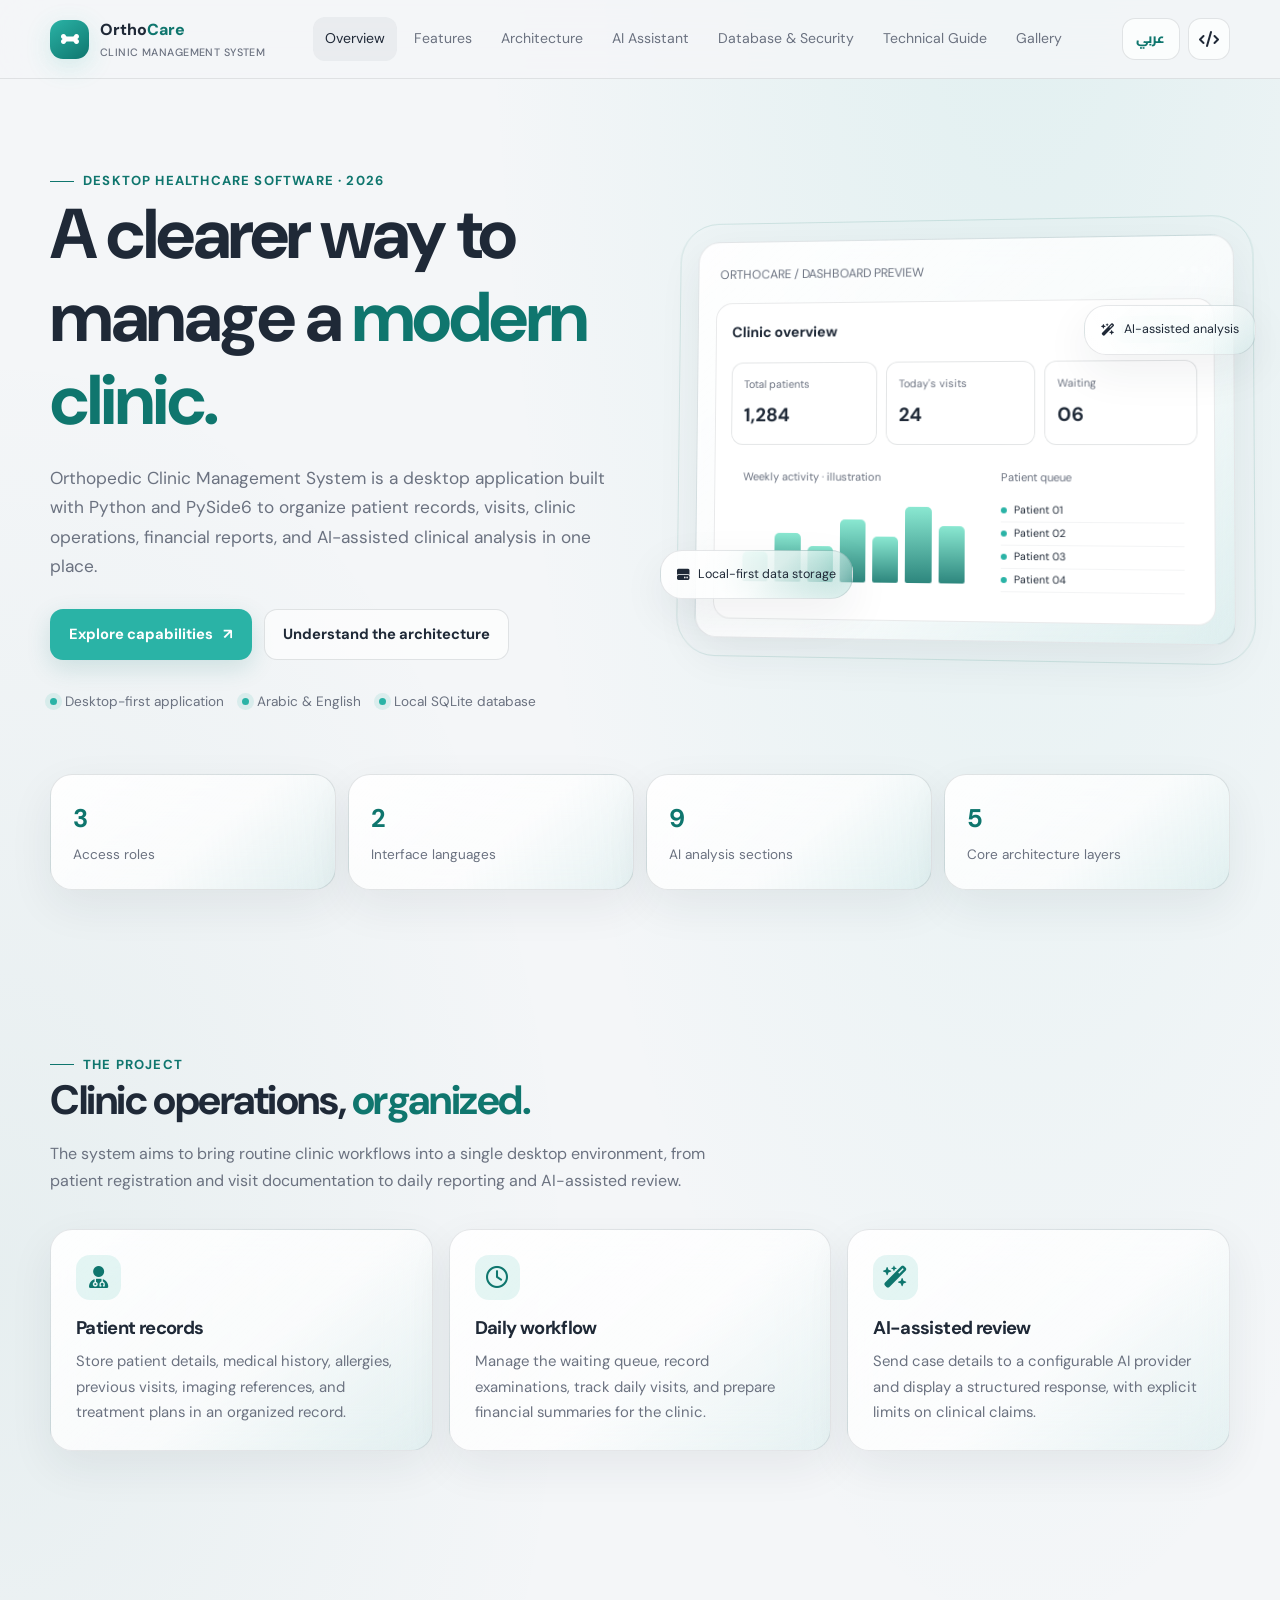
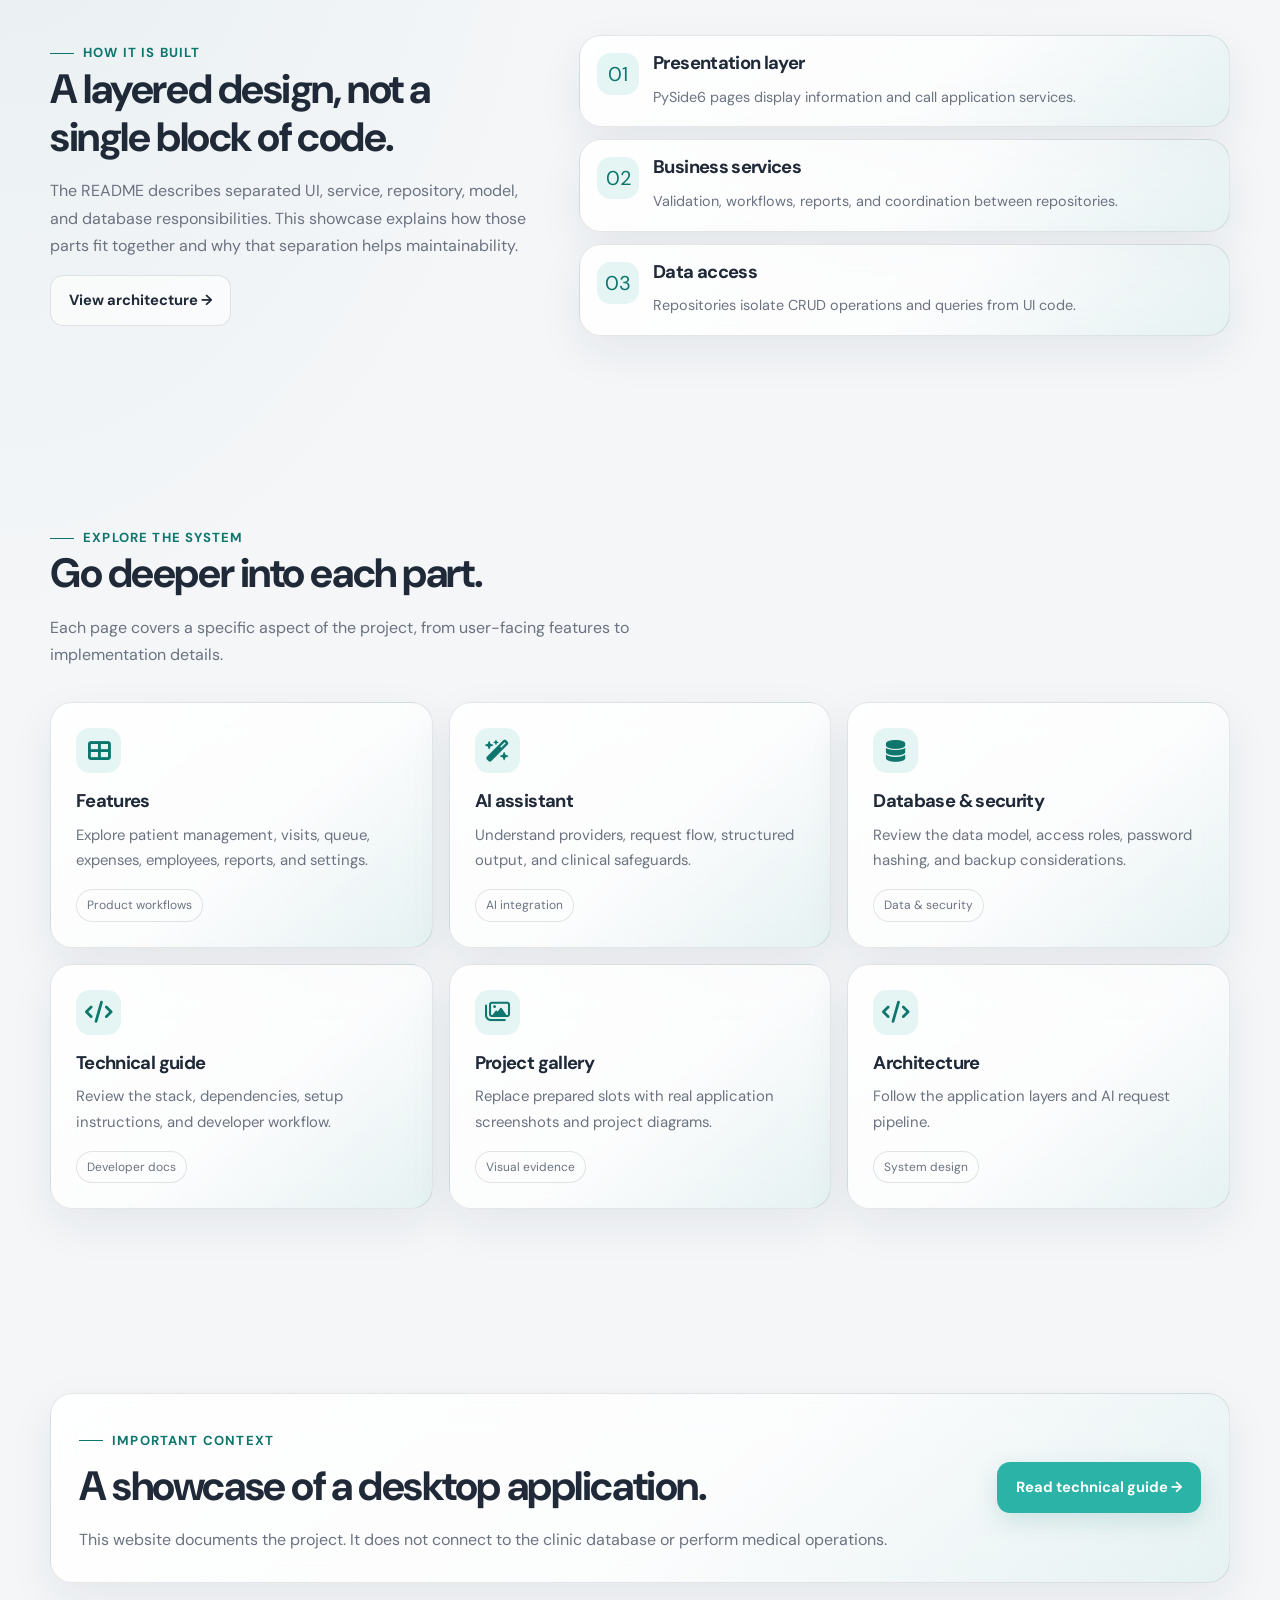
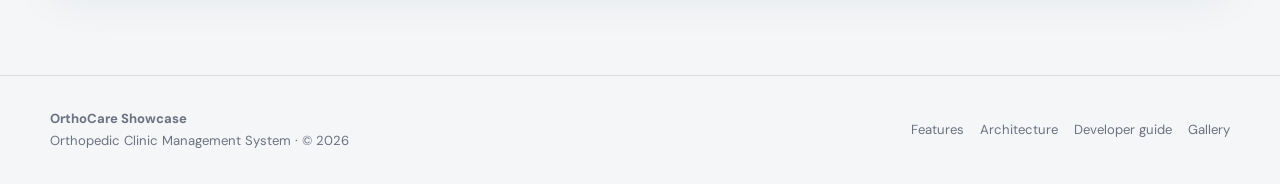
==== index.html @ f4d88697 "Initial Commit" ====
<!doctype html>
<html lang="en" dir="ltr">
  <head>
    <meta charset="utf-8" />
    <meta name="viewport" content="width=device-width, initial-scale=1" />
    <meta
      name="description"
      content="A technical showcase for the Orthopedic Clinic Management System, a Python and PySide6 desktop application."
    />
    <meta name="theme-color" content="#F4F6F8" />
    <title>Overview | OrthoCare Showcase</title>
    <link
      rel="stylesheet"
      href="https://cdnjs.cloudflare.com/ajax/libs/font-awesome/6.7.2/css/all.min.css"
    />
    <link rel="stylesheet" href="assets/css/main.css" />
    <link rel="stylesheet" href="assets/css/components.css" />
    <link rel="stylesheet" href="assets/css/animations.css" />
    <link rel="stylesheet" href="assets/css/responsive.css" />
  </head>
  <body>
    <a class="skip-link" href="#main">Skip to content</a>
    <header class="site-header">
      <div class="container nav-wrap">
        <a
          class="brand"
          href="index.html"
          aria-label="Orthopedic Clinic Showcase home"
        >
          <span class="brand-mark" aria-hidden="true"
            ><i class="fa-solid fa-bone"></i
          ></span>
          <span
            >Ortho<span class="accent">Care</span
            ><small>CLINIC MANAGEMENT SYSTEM</small></span
          >
        </a>
        <nav class="nav-links" aria-label="Main navigation">
          <a href="index.html">Overview</a>
          <a href="pages/features.html">Features</a>
          <a href="pages/architecture.html">Architecture</a>
          <a href="pages/ai-assistant.html">AI Assistant</a>
          <a href="pages/database.html">Database & Security</a>
          <a href="pages/technical-guide.html">Technical Guide</a>
          <a href="pages/gallery.html">Gallery</a>
        </nav>
        <div class="nav-actions">
          <button
            class="icon-button language-toggle"
            type="button"
            aria-label="Switch language"
            title="العربية / English"
          >
            <span>عربي</span>
          </button>
          <a
            class="icon-button"
            href="pages/technical-guide.html"
            title="Technical guide"
            aria-label="Technical guide"
            ><i class="fa-solid fa-code"></i
          ></a>
          <button
            class="icon-button menu-toggle"
            type="button"
            aria-label="Toggle navigation"
            aria-expanded="false"
          >
            <i class="fa-solid fa-bars"></i>
          </button>
        </div>
      </div>
    </header>

    <main id="main">
      <section class="hero">
        <div class="container">
          <div class="hero-grid">
            <div class="hero-copy reveal">
              <span class="eyebrow">Desktop healthcare software · 2026</span>
              <h1>
                A clearer way to manage a
                <span class="accent">modern clinic.</span>
              </h1>
              <p>
                Orthopedic Clinic Management System is a desktop application
                built with Python and PySide6 to organize patient records,
                visits, clinic operations, financial reports, and AI-assisted
                clinical analysis in one place.
              </p>
              <div class="hero-actions">
                <a class="btn btn-primary" href="pages/features.html"
                  >Explore capabilities <span aria-hidden="true">↗</span></a
                >
                <a class="btn btn-ghost" href="pages/architecture.html"
                  >Understand the architecture</a
                >
              </div>
              <div class="hero-meta">
                <span><i class="dot"></i> Desktop-first application</span>
                <span><i class="dot"></i> Arabic & English</span>
                <span><i class="dot"></i> Local SQLite database</span>
              </div>
            </div>
            <div class="hero-visual reveal">
              <div class="preview glass">
                <div class="preview-top">
                  <span>ORTHOCARE / DASHBOARD PREVIEW</span
                  ><span class="window-dots"><i></i><i></i><i></i></span>
                </div>
                <div class="mock-app">
                  <div class="mock-heading">
                    <strong>Clinic overview</strong
                    ><span class="mock-pill">Illustrative UI</span>
                  </div>
                  <div class="mock-stats">
                    <div class="mock-stat">
                      <span>Total patients</span><strong>1,284</strong>
                    </div>
                    <div class="mock-stat">
                      <span>Today's visits</span><strong>24</strong>
                    </div>
                    <div class="mock-stat">
                      <span>Waiting</span><strong>06</strong>
                    </div>
                  </div>
                  <div class="mock-lower">
                    <div class="mock-chart">
                      <label>Weekly activity · illustration</label>
                      <div class="bars">
                        <i style="height: 35%"></i><i style="height: 58%"></i
                        ><i style="height: 43%"></i><i style="height: 75%"></i
                        ><i style="height: 55%"></i><i style="height: 90%"></i
                        ><i style="height: 68%"></i>
                      </div>
                    </div>
                    <div class="mock-queue">
                      <label>Patient queue</label>
                      <div class="queue-line"><i></i>Patient 01</div>
                      <div class="queue-line"><i></i>Patient 02</div>
                      <div class="queue-line"><i></i>Patient 03</div>
                      <div class="queue-line"><i></i>Patient 04</div>
                    </div>
                  </div>
                </div>
              </div>
              <div class="float-chip one glass">✦ AI-assisted analysis</div>
              <div class="float-chip two glass">⌂ Local-first data storage</div>
            </div>
          </div>
          <div class="stats-strip reveal">
            <div class="stat-tile glass">
              <strong>3</strong><span>Access roles</span>
            </div>
            <div class="stat-tile glass">
              <strong>2</strong><span>Interface languages</span>
            </div>
            <div class="stat-tile glass">
              <strong>9</strong><span>AI analysis sections</span>
            </div>
            <div class="stat-tile glass">
              <strong>5</strong><span>Core architecture layers</span>
            </div>
          </div>
        </div>
      </section>

      <section class="section">
        <div class="container">
          <div class="section-head reveal">
            <span class="eyebrow">The project</span>
            <h2>Clinic operations, <span class="accent">organized.</span></h2>
            <p>
              The system aims to bring routine clinic workflows into a single
              desktop environment, from patient registration and visit
              documentation to daily reporting and AI-assisted review.
            </p>
          </div>
          <div class="grid-3">
            <article class="card glass reveal">
              <div class="card-icon">♙</div>
              <h3>Patient records</h3>
              <p>
                Store patient details, medical history, allergies, previous
                visits, imaging references, and treatment plans in an organized
                record.
              </p>
            </article>
            <article class="card glass reveal">
              <div class="card-icon">◷</div>
              <h3>Daily workflow</h3>
              <p>
                Manage the waiting queue, record examinations, track daily
                visits, and prepare financial summaries for the clinic.
              </p>
            </article>
            <article class="card glass reveal">
              <div class="card-icon">✧</div>
              <h3>AI-assisted review</h3>
              <p>
                Send case details to a configurable AI provider and display a
                structured response, with explicit limits on clinical claims.
              </p>
            </article>
          </div>
        </div>
      </section>

      <section class="section">
        <div class="container split">
          <div class="reveal">
            <span class="eyebrow">How it is built</span>
            <h2>A layered design, not a single block of code.</h2>
            <p>
              The README describes separated UI, service, repository, model, and
              database responsibilities. This showcase explains how those parts
              fit together and why that separation helps maintainability.
            </p>
            <a class="btn btn-ghost" href="pages/architecture.html"
              >View architecture →</a
            >
          </div>
          <div class="feature-list">
            <div class="feature-row glass reveal">
              <div class="card-icon">01</div>
              <div>
                <h3>Presentation layer</h3>
                <p>
                  PySide6 pages display information and call application
                  services.
                </p>
              </div>
            </div>
            <div class="feature-row glass reveal">
              <div class="card-icon">02</div>
              <div>
                <h3>Business services</h3>
                <p>
                  Validation, workflows, reports, and coordination between
                  repositories.
                </p>
              </div>
            </div>
            <div class="feature-row glass reveal">
              <div class="card-icon">03</div>
              <div>
                <h3>Data access</h3>
                <p>
                  Repositories isolate CRUD operations and queries from UI code.
                </p>
              </div>
            </div>
          </div>
        </div>
      </section>

      <section class="section">
        <div class="container">
          <div class="section-head reveal">
            <span class="eyebrow">Explore the system</span>
            <h2>Go deeper into each part.</h2>
            <p>
              Each page covers a specific aspect of the project, from
              user-facing features to implementation details.
            </p>
          </div>
          <div class="grid-3">
            <a class="card glass reveal" href="pages/features.html"
              ><div class="card-icon">▦</div>
              <h3>Features</h3>
              <p>
                Explore patient management, visits, queue, expenses, employees,
                reports, and settings.
              </p>
              <span class="tag-row"
                ><span class="tag">Product workflows</span></span
              ></a
            >
            <a class="card glass reveal" href="pages/ai-assistant.html"
              ><div class="card-icon">✧</div>
              <h3>AI assistant</h3>
              <p>
                Understand providers, request flow, structured output, and
                clinical safeguards.
              </p>
              <span class="tag-row"
                ><span class="tag">AI integration</span></span
              ></a
            >
            <a class="card glass reveal" href="pages/database.html"
              ><div class="card-icon">▤</div>
              <h3>Database & security</h3>
              <p>
                Review the data model, access roles, password hashing, and
                backup considerations.
              </p>
              <span class="tag-row"
                ><span class="tag">Data & security</span></span
              ></a
            >
            <a class="card glass reveal" href="pages/technical-guide.html"
              ><div class="card-icon">⌘</div>
              <h3>Technical guide</h3>
              <p>
                Review the stack, dependencies, setup instructions, and
                developer workflow.
              </p>
              <span class="tag-row"
                ><span class="tag">Developer docs</span></span
              ></a
            >
            <a class="card glass reveal" href="pages/gallery.html"
              ><div class="card-icon">▧</div>
              <h3>Project gallery</h3>
              <p>
                Replace prepared slots with real application screenshots and
                project diagrams.
              </p>
              <span class="tag-row"
                ><span class="tag">Visual evidence</span></span
              ></a
            >
            <a class="card glass reveal" href="pages/architecture.html"
              ><div class="card-icon">⌘</div>
              <h3>Architecture</h3>
              <p>Follow the application layers and AI request pipeline.</p>
              <span class="tag-row"
                ><span class="tag">System design</span></span
              ></a
            >
          </div>
        </div>
      </section>

      <section class="section">
        <div class="container">
          <div class="callout glass reveal">
            <div>
              <span class="eyebrow">Important context</span>
              <h2 style="margin-top: 10px">
                A showcase of a desktop application.
              </h2>
              <p>
                This website documents the project. It does not connect to the
                clinic database or perform medical operations.
              </p>
            </div>
            <a class="btn btn-primary" href="pages/technical-guide.html"
              >Read technical guide →</a
            >
          </div>
        </div>
      </section>
    </main>
    <footer class="site-footer">
      <div class="container footer-inner">
        <div>
          <strong>OrthoCare Showcase</strong><br /><span
            >Orthopedic Clinic Management System · © 2026</span
          >
        </div>
        <div class="footer-links">
          <a href="pages/features.html">Features</a>
          <a href="pages/architecture.html">Architecture</a>
          <a href="pages/technical-guide.html">Developer guide</a>
          <a href="pages/gallery.html">Gallery</a>
        </div>
      </div>
    </footer>
    <script src="assets/js/main.js"></script>
    <script src="assets/js/i18n.js"></script>
  </body>
</html>
---- assets/css/main.css ----
@import url("https://fonts.googleapis.com/css2?family=DM+Sans:wght@400;500;600;700&family=Cairo:wght@400;500;600;700;800&display=swap");

:root {
  color-scheme: light;
  --bg: #f4f6f8;
  --bg-soft: #eaf0f2;
  --panel: rgba(255, 255, 255, 0.72);
  --panel-strong: rgba(255, 255, 255, 0.92);
  --line: rgba(31, 41, 55, 0.12);
  --text: #1f2937;
  --muted: #6b7280;
  --mint: #2ab3a6;
  --mint-light: #0f766e;
  --teal: #0f766e;
  --gold: #b58a36;
  --danger: #b45309;
  --radius: 22px;
  --shadow: 0 18px 50px rgba(31, 41, 55, 0.08);
  --content: 1180px;
}
* {
  -webkit-tap-highlight-color: transparent;
  box-sizing: border-box;
}
html {
  scroll-behavior: smooth;
  scroll-padding-top: 100px;
}
body {
  margin: 0;
  background:
    radial-gradient(
      ellipse at 80% -10%,
      rgba(42, 179, 166, 0.1),
      transparent 38%
    ),
    radial-gradient(
      ellipse at 0% 38%,
      rgba(15, 118, 110, 0.06),
      transparent 32%
    ),
    var(--bg);
  color: var(--text);
  font-family: "DM Sans", "Cairo", sans-serif;
  line-height: 1.7;
}
body[dir="rtl"] {
  font-family: "Cairo", "DM Sans", sans-serif;
}
a {
  color: inherit;
  text-decoration: none;
}
button,
input {
  font: inherit;
}
button {
  cursor: pointer;
}
img {
  max-width: 100%;
  display: block;
}
::selection {
  background: rgba(42, 179, 166, 0.35);
  color: #ffffff;
}
.container {
  width: min(var(--content), calc(100% - 40px));
  margin-inline: auto;
}
.muted {
  color: var(--muted);
}
.accent {
  color: var(--teal);
}
.eyebrow {
  display: inline-flex;
  align-items: center;
  gap: 9px;
  color: var(--teal);
  font-size: 0.82rem;
  font-weight: 700;
  letter-spacing: 0.09em;
  text-transform: uppercase;
}
.eyebrow::before {
  content: "";
  width: 24px;
  height: 1px;
  background: currentColor;
}
h1,
h2,
h3,
h4,
p {
  margin-top: 0;
}
h1,
h2,
h3 {
  line-height: 1.18;
  letter-spacing: -0.035em;
}
h1 {
  font-size: clamp(2.5rem, 5.5vw, 5rem);
  margin-bottom: 22px;
}
h2 {
  font-size: clamp(1.9rem, 3.2vw, 3rem);
  margin-bottom: 16px;
}
h3 {
  font-size: 1.15rem;
  margin-bottom: 10px;
}
p {
  color: var(--muted);
}
.section {
  padding: 92px 0;
}
.section-head {
  max-width: 740px;
  margin-bottom: 34px;
}
.section-head p {
  max-width: 680px;
  margin-bottom: 0;
}
.site-header {
  position: sticky;
  top: 0;
  z-index: 100;
  border-bottom: 1px solid rgba(190, 238, 222, 0.08);
  background: rgba(244, 246, 248, 0.82);
  backdrop-filter: blur(24px);
  -webkit-backdrop-filter: blur(24px);
}
.nav-wrap {
  min-height: 78px;
  display: flex;
  align-items: center;
  justify-content: space-between;
  gap: 24px;
}
.brand {
  display: inline-flex;
  align-items: center;
  gap: 11px;
  font-weight: 800;
  white-space: nowrap;
}
.brand-mark {
  width: 39px;
  height: 39px;
  display: grid;
  place-items: center;
  border-radius: 13px;
  color: #ffffff;
  background: linear-gradient(145deg, #2ab3a6, #0f766e);
  box-shadow: 0 7px 26px rgba(42, 179, 166, 0.18);
}
.brand small {
  display: block;
  color: var(--muted);
  font-size: 0.67rem;
  font-weight: 500;
  letter-spacing: 0.04em;
}
.nav-links {
  display: flex;
  align-items: center;
  gap: 5px;
}
.nav-links a {
  color: var(--muted);
  padding: 10px 12px;
  border-radius: 12px;
  font-size: 0.88rem;
  transition:
    color 0.25s,
    background 0.25s;
}
.nav-links a:hover,
.nav-links a.active {
  color: var(--text);
  background: rgba(31, 41, 55, 0.05);
}
.nav-actions {
  display: flex;
  align-items: center;
  gap: 8px;
}
.icon-button {
  width: 42px;
  height: 42px;
  display: inline-grid;
  place-items: center;
  border: 1px solid var(--line);
  border-radius: 13px;
  background: rgba(255, 255, 255, 0.75);
  color: var(--text);
}
.menu-toggle {
  display: none;
}
.btn {
  display: inline-flex;
  justify-content: center;
  align-items: center;
  gap: 10px;
  padding: 12px 18px;
  border-radius: 13px;
  border: 1px solid transparent;
  font-weight: 700;
  font-size: 0.92rem;
  transition:
    transform 0.25s,
    background 0.25s,
    border-color 0.25s;
}
.btn:hover {
  transform: translateY(-2px);
}
.btn-primary {
  background: var(--mint);
  color: #ffffff;
  box-shadow: 0 10px 32px rgba(42, 179, 166, 0.17);
}
.btn-primary:hover {
  background: #0f766e;
}
.btn-ghost {
  border-color: var(--line);
  background: rgba(255, 255, 255, 0.035);
  color: var(--text);
}
.btn-ghost:hover {
  border-color: rgba(140, 232, 208, 0.4);
  background: rgba(255, 255, 255, 0.07);
}
.hero {
  padding: 84px 0 64px;
  overflow: hidden;
}
.hero-grid {
  display: grid;
  grid-template-columns: 1.04fr 0.96fr;
  align-items: center;
  gap: 55px;
}
.hero-copy p {
  font-size: 1.08rem;
  max-width: 650px;
  margin-bottom: 28px;
}
.hero-actions {
  display: flex;
  flex-wrap: wrap;
  gap: 12px;
}
.hero-meta {
  display: flex;
  flex-wrap: wrap;
  gap: 18px;
  margin-top: 30px;
  color: var(--muted);
  font-size: 0.85rem;
}
.hero-meta span {
  display: inline-flex;
  align-items: center;
  gap: 8px;
}
.dot {
  width: 7px;
  height: 7px;
  border-radius: 50%;
  background: var(--mint);
  box-shadow: 0 0 0 5px rgba(42, 179, 166, 0.12);
}
.glass {
  border: 1px solid var(--line);
  background: linear-gradient(
    140deg,
    rgba(255, 255, 255, 0.84),
    rgba(255, 255, 255, 0.58) 48%,
    rgba(42, 179, 166, 0.07)
  );
  backdrop-filter: blur(22px);
  -webkit-backdrop-filter: blur(22px);
  box-shadow: var(--shadow);
  border-radius: var(--radius);
}
.preview {
  position: relative;
  padding: 18px;
  transform: perspective(1100px) rotateY(-5deg) rotateX(2deg);
}
.preview::before {
  content: "";
  position: absolute;
  inset: -20px;
  border-radius: 40px;
  border: 1px solid rgba(140, 232, 208, 0.08);
  z-index: -1;
}
.preview-top {
  display: flex;
  align-items: center;
  justify-content: space-between;
  padding: 5px 4px 18px;
  color: var(--muted);
  font-size: 0.78rem;
}
.window-dots {
  display: flex;
  gap: 5px;
}
.window-dots i {
  width: 7px;
  height: 7px;
  border-radius: 50%;
  background: rgba(255, 255, 255, 0.25);
}
.mock-app {
  background: rgba(255, 255, 255, 0.88);
  border: 1px solid var(--line);
  border-radius: 17px;
  padding: 16px;
}
.mock-heading {
  display: flex;
  justify-content: space-between;
  align-items: center;
  gap: 10px;
  margin-bottom: 17px;
}
.mock-heading strong {
  font-size: 0.92rem;
}
.mock-pill {
  color: var(--teal);
  background: rgba(42, 179, 166, 0.12);
  padding: 4px 9px;
  border-radius: 20px;
  font-size: 0.68rem;
}
.mock-stats {
  display: grid;
  grid-template-columns: repeat(3, 1fr);
  gap: 9px;
}
.mock-stat {
  padding: 12px;
  border-radius: 12px;
  background: rgba(255, 255, 255, 0.04);
  border: 1px solid rgba(255, 255, 255, 0.055);
}
.mock-stat span {
  display: block;
  color: var(--muted);
  font-size: 0.68rem;
}
.mock-stat strong {
  display: block;
  margin-top: 7px;
  font-size: 1.2rem;
}
.mock-lower {
  display: grid;
  grid-template-columns: 1.1fr 0.9fr;
  gap: 10px;
  margin-top: 10px;
}
.mock-chart,
.mock-queue {
  min-height: 145px;
  padding: 13px;
  border-radius: 12px;
  background: rgba(255, 255, 255, 0.035);
}
.mock-chart label,
.mock-queue label {
  display: block;
  color: var(--muted);
  font-size: 0.7rem;
  margin-bottom: 12px;
}
.bars {
  display: flex;
  height: 84px;
  align-items: end;
  gap: 7px;
}
.bars i {
  flex: 1;
  border-radius: 5px 5px 2px 2px;
  background: linear-gradient(180deg, #7de5cc, #16796f);
  opacity: 0.9;
}
.queue-line {
  height: 23px;
  display: flex;
  align-items: center;
  gap: 7px;
  border-bottom: 1px solid rgba(31, 41, 55, 0.05);
  font-size: 0.66rem;
  color: var(--text);
}
.queue-line i {
  width: 6px;
  height: 6px;
  border-radius: 50%;
  background: var(--mint);
}
.float-chip {
  position: absolute;
  padding: 13px 16px;
  font-size: 0.78rem;
  color: var(--text);
  animation: float 6s ease-in-out infinite;
}
.float-chip.one {
  right: -26px;
  top: 17%;
}
.float-chip.two {
  left: -30px;
  bottom: 10%;
  animation-delay: -3s;
}
@keyframes float {
  0%,
  100% {
    transform: translateY(0);
  }
  50% {
    transform: translateY(-9px);
  }
}
.stats-strip {
  display: grid;
  grid-template-columns: repeat(4, 1fr);
  gap: 12px;
  margin-top: 60px;
}
.stat-tile {
  padding: 22px;
}
.stat-tile strong {
  display: block;
  font-size: 1.6rem;
  color: var(--teal);
}
.stat-tile span {
  color: var(--muted);
  font-size: 0.85rem;
}
.grid-3 {
  display: grid;
  grid-template-columns: repeat(3, 1fr);
  gap: 16px;
}
.grid-2 {
  display: grid;
  grid-template-columns: repeat(2, 1fr);
  gap: 18px;
}
.card {
  padding: 25px;
  position: relative;
  overflow: hidden;
  transition:
    transform 0.3s,
    border-color 0.3s,
    background 0.3s;
}
.card:hover {
  transform: translateY(-4px);
  border-color: rgba(140, 232, 208, 0.27);
  background-color: rgba(255, 255, 255, 0.04);
}
.card-icon {
  width: 45px;
  height: 45px;
  display: grid;
  place-items: center;
  border-radius: 14px;
  margin-bottom: 18px;
  background: rgba(42, 179, 166, 0.12);
  color: var(--teal);
  font-size: 1.25rem;
}
.card p {
  margin-bottom: 0;
  font-size: 0.93rem;
}
.tag-row {
  display: flex;
  flex-wrap: wrap;
  gap: 8px;
  margin-top: 16px;
}
.tag {
  display: inline-flex;
  align-items: center;
  border: 1px solid var(--line);
  background: rgba(255, 255, 255, 0.035);
  color: var(--muted);
  padding: 5px 10px;
  border-radius: 30px;
  font-size: 0.75rem;
}
.split {
  display: grid;
  grid-template-columns: 0.85fr 1.15fr;
  gap: 48px;
  align-items: start;
}
.feature-list {
  display: grid;
  gap: 12px;
}
.feature-row {
  display: flex;
  align-items: flex-start;
  gap: 14px;
  padding: 17px;
}
.feature-row .card-icon {
  flex: 0 0 42px;
  width: 42px;
  height: 42px;
  margin: 0;
}
.feature-row p {
  margin: 0;
  font-size: 0.9rem;
}
.notice {
  border: 1px solid rgba(217, 189, 131, 0.25);
  background: rgba(217, 189, 131, 0.07);
  border-radius: 16px;
  padding: 16px 18px;
  color: #ead7ad;
}
.notice p {
  color: #d4c6a7;
  margin: 5px 0 0;
  font-size: 0.88rem;
}
.page-hero {
  padding: 72px 0 42px;
}
.page-hero h1 {
  font-size: clamp(2.3rem, 4.5vw, 4.2rem);
  max-width: 850px;
}
.breadcrumb {
  color: var(--muted);
  font-size: 0.82rem;
  margin-bottom: 22px;
}
.breadcrumb a {
  color: var(--teal);
}
.content-section {
  padding: 30px 0 80px;
}
.content-section + .content-section {
  padding-top: 40px;
}
.content-section h2 {
  margin-bottom: 22px;
}
.prose {
  max-width: 850px;
}
.prose p {
  line-height: 1.9;
}
.prose ul,
.prose ol {
  color: var(--muted);
  padding-inline-start: 24px;
}
.prose li {
  margin-bottom: 9px;
}
.table-wrap {
  overflow-x: auto;
  border: 1px solid var(--line);
  border-radius: 17px;
}
table {
  width: 100%;
  border-collapse: collapse;
  min-width: 640px;
}
th,
td {
  text-align: start;
  padding: 14px 16px;
  border-bottom: 1px solid var(--line);
}
th {
  color: var(--teal);
  font-size: 0.82rem;
  background: rgba(42, 179, 166, 0.07);
}
td {
  color: var(--muted);
  font-size: 0.88rem;
}
tr:last-child td {
  border-bottom: 0;
}
code,
pre {
  font-family: "Cascadia Code", "SFMono-Regular", Consolas, monospace;
}
code {
  color: var(--teal);
  background: rgba(42, 179, 166, 0.09);
  border-radius: 5px;
  padding: 2px 5px;
  font-size: 0.9em;
}
pre {
  overflow-x: auto;
  padding: 20px;
  border: 1px solid var(--line);
  border-radius: 16px;
  background: #eaf0f2;
  color: #1f2937;
  font-size: 0.82rem;
  line-height: 1.75;
}
.architecture {
  display: grid;
  gap: 10px;
  max-width: 800px;
  margin: 25px auto;
}
.arch-layer {
  text-align: center;
  padding: 18px;
  border-radius: 15px;
  border: 1px solid rgba(140, 232, 208, 0.2);
  background: linear-gradient(
    120deg,
    rgba(42, 179, 166, 0.14),
    rgba(255, 255, 255, 0.035)
  );
}
.arch-layer strong {
  display: block;
  color: var(--teal);
}
.arch-layer span {
  color: var(--muted);
  font-size: 0.85rem;
}
.arch-arrow {
  color: var(--teal);
  text-align: center;
  font-size: 1.4rem;
  line-height: 1;
}
.accordion {
  border: 1px solid var(--line);
  border-radius: 15px;
  background: rgba(255, 255, 255, 0.025);
  overflow: hidden;
}
.accordion + .accordion {
  margin-top: 10px;
}
.accordion summary {
  list-style: none;
  padding: 17px 20px;
  cursor: pointer;
  display: flex;
  justify-content: space-between;
  gap: 15px;
  font-weight: 700;
}
.accordion summary::-webkit-details-marker {
  display: none;
}
.accordion summary::after {
  content: "+";
  color: var(--teal);
  font-size: 1.25rem;
  line-height: 1;
}
.accordion[open] summary::after {
  content: "−";
}
.accordion-body {
  padding: 0 20px 20px;
  color: var(--muted);
}
.accordion-body p:last-child {
  margin-bottom: 0;
}
.gallery-tools {
  display: flex;
  flex-wrap: wrap;
  gap: 8px;
  margin-bottom: 24px;
}
.filter-btn {
  padding: 9px 14px;
  border-radius: 30px;
  border: 1px solid var(--line);
  color: var(--muted);
  background: rgba(255, 255, 255, 0.03);
}
.filter-btn.active {
  color: #ffffff;
  background: var(--mint-light);
  border-color: var(--teal);
}
.gallery-grid {
  display: grid;
  grid-template-columns: repeat(3, 1fr);
  gap: 16px;
}
.gallery-item {
  cursor: pointer;
  border-radius: 10px;
  border: 1px solid var(--line);
}
.gallery-placeholder {
  aspect-ratio: 4/3;
  border-radius: 16px;
  border: 1px dashed rgba(140, 232, 208, 0.32);
  background:
    radial-gradient(
      ellipse at 50% 0%,
      rgba(42, 179, 166, 0.15),
      transparent 65%
    ),
    rgba(255, 255, 255, 0.025);
  display: grid;
  place-items: center;
  text-align: center;
  padding: 20px;
  color: var(--muted);
  transition:
    border-color 0.25s,
    background 0.25s;
}
.gallery-item:hover .gallery-placeholder {
  border-color: var(--teal);
  background-color: rgba(42, 179, 166, 0.06);
}
.gallery-placeholder .placeholder-icon {
  font-size: 2rem;
  margin-bottom: 8px;
  color: var(--teal);
}
.gallery-placeholder strong {
  display: block;
  color: var(--text);
}
.gallery-placeholder small {
  display: block;
  margin-top: 5px;
  font-size: 0.75rem;
}
.gallery-caption {
  padding: 12px 2px 4px;
}
.gallery-caption strong {
  display: block;
  font-size: 0.95rem;
}
.gallery-caption span {
  color: var(--muted);
  font-size: 0.8rem;
}
.gallery-image {
  width: 100%;
  aspect-ratio: 4/3;
  object-fit: cover;
  border-radius: 16px;
  border: 1px solid var(--line);
  background: rgba(255, 255, 255, 0.025);
  transition:
    border-color 0.25s,
    transform 0.25s,
    box-shadow 0.25s;
}
.gallery-item:hover .gallery-image {
  border-color: var(--teal);
  transform: scale(1.015);
  box-shadow: 0 12px 32px rgba(42, 179, 166, 0.15);
}
.lightbox {
  position: fixed;
  inset: 0;
  z-index: 200;
  display: none;
  place-items: center;
  padding: 25px;
  background: rgba(1, 8, 7, 0.88);
  backdrop-filter: blur(15px);
}
.lightbox.open {
  display: grid;
}
.lightbox-panel {
  width: min(800px, 100%);
  padding: 24px;
  text-align: center;
}
.lightbox-close {
  float: inline-end;
}
.lightbox p {
  clear: both;
}
.callout {
  padding: 28px;
  display: flex;
  align-items: center;
  justify-content: space-between;
  gap: 25px;
}
.callout p {
  margin-bottom: 0;
}
.site-footer {
  padding: 32px 0;
  border-top: 1px solid var(--line);
  color: var(--muted);
  font-size: 0.82rem;
}
.footer-inner {
  display: flex;
  justify-content: space-between;
  gap: 20px;
  align-items: center;
}
.footer-links {
  display: flex;
  flex-wrap: wrap;
  gap: 16px;
}
.footer-links a:hover {
  color: var(--teal);
}
.reveal {
  opacity: 0;
  transform: translateY(18px);
  transition:
    opacity 0.7s ease,
    transform 0.7s cubic-bezier(0.2, 0.7, 0.2, 1);
}
.reveal.visible {
  opacity: 1;
  transform: translateY(0);
}
.skip-link {
  position: absolute;
  left: 12px;
  top: -60px;
  z-index: 300;
  background: var(--mint-light);
  color: #ffffff;
  padding: 10px 14px;
  border-radius: 8px;
}
.skip-link:focus {
  top: 12px;
}
@media (max-width: 1000px) {
  .nav-links {
    gap: 0;
  }
  .nav-links a {
    padding: 9px 8px;
    font-size: 0.8rem;
  }
  .hero-grid {
    gap: 30px;
  }
  .float-chip.one {
    right: -5px;
  }
  .float-chip.two {
    left: -5px;
  }
  .grid-3,
  .gallery-grid {
    grid-template-columns: repeat(2, 1fr);
  }
}
@media (max-width: 760px) {
  .container {
    width: min(100% - 30px, var(--content));
  }
  .nav-wrap {
    min-height: 68px;
    flex-wrap: wrap;
  }
  .menu-toggle {
    display: inline-grid;
  }
  .nav-links {
    display: none;
    width: 100%;
    order: 5;
    padding: 0 0 15px;
    flex-direction: column;
    align-items: stretch;
  }
  .nav-links.open {
    display: flex;
  }
  .nav-links a {
    font-size: 0.92rem;
  }
  .nav-actions {
    margin-inline-start: auto;
  }
  .hero {
    padding-top: 55px;
  }
  .hero-grid,
  .split {
    grid-template-columns: 1fr;
  }
  .hero-grid {
    gap: 45px;
  }
  .preview {
    transform: none;
    margin: 0 7px;
  }
  .float-chip {
    display: none;
  }
  .stats-strip {
    grid-template-columns: repeat(2, 1fr);
    margin-top: 35px;
  }
  .grid-3,
  .grid-2,
  .gallery-grid {
    grid-template-columns: 1fr;
  }
  .section {
    padding: 65px 0;
  }
  .page-hero {
    padding: 50px 0 30px;
  }
  .callout,
  .footer-inner {
    align-items: flex-start;
    flex-direction: column;
  }
  .mock-stats {
    grid-template-columns: repeat(3, 1fr);
  }
  .mock-stat {
    padding: 9px;
  }
  .mock-stat strong {
    font-size: 1rem;
  }
  .mock-lower {
    grid-template-columns: 1fr;
  }
}
@media (prefers-reduced-motion: reduce) {
  *,
  *::before,
  *::after {
    scroll-behavior: auto !important;
    animation-duration: 0.01ms !important;
    animation-iteration-count: 1 !important;
    transition-duration: 0.01ms !important;
  }
  .reveal {
    opacity: 1;
    transform: none;
  }
}

/* Brand-aligned light glass theme */
.site-header {
  border-bottom-color: rgba(31, 41, 55, 0.1);
}
.glass {
  border-color: rgba(31, 41, 55, 0.11);
  background: linear-gradient(
    140deg,
    rgba(255, 255, 255, 0.92),
    rgba(255, 255, 255, 0.7) 55%,
    rgba(42, 179, 166, 0.07)
  );
  box-shadow: 0 16px 45px rgba(31, 41, 55, 0.07);
}
.preview::before {
  border-color: rgba(15, 118, 110, 0.14);
}
.mock-app {
  background: #ffffff;
  border-color: rgba(31, 41, 55, 0.1);
}
.mock-stat,
.stat-tile {
  border-color: var(--line);
}
.mock-pill {
  color: #0f766e;
  background: rgba(42, 179, 166, 0.14);
}
.btn-primary {
  color: #ffffff;
  box-shadow: 0 8px 24px rgba(15, 118, 110, 0.16);
}
.btn-ghost {
  background: rgba(255, 255, 255, 0.62);
}
.card-icon {
  background: rgba(42, 179, 166, 0.12);
  color: #0f766e;
}
.float-chip {
  color: var(--text);
}
.table-wrap,
table {
  border-color: var(--line);
}
th {
  background: rgba(42, 179, 166, 0.12);
}
pre {
  border-color: var(--line);
}
body[dir="rtl"] {
  font-family: "Cairo", "DM Sans", sans-serif;
}
body[dir="rtl"] .hero-grid,
body[dir="rtl"] .split {
  direction: rtl;
}
body[dir="rtl"] .preview {
  transform: perspective(1100px) rotateY(5deg) rotateX(2deg);
}
body[dir="rtl"] .eyebrow {
  letter-spacing: 0;
}
body[dir="rtl"] .arch-arrow {
  transform: none;
}
.language-toggle {
  width: auto;
  min-width: 58px;
  padding: 0 12px;
  font-weight: 800;
  color: var(--teal);
}
.language-toggle span {
  font-size: 0.82rem;
}
.card-icon .fa-solid,
.card-icon .fa-regular {
  line-height: 1;
}
@media (max-width: 1100px) {
  .nav-links {
    gap: 1px;
  }
  .nav-links a {
    padding: 9px 8px;
    font-size: 0.8rem;
  }
}
body[dir="rtl"] .nav-wrap {
  direction: rtl;
}
body[dir="rtl"] .nav-links {
  direction: rtl;
}
body[dir="rtl"] .nav-actions {
  direction: ltr;
}
body[dir="rtl"] .hero-actions,
body[dir="rtl"] .hero-meta {
  direction: rtl;
}
body[dir="rtl"] .footer-inner,
body[dir="rtl"] .footer-links {
  direction: rtl;
}
body[dir="rtl"] .queue-line,
body[dir="rtl"] .feature-row,
body[dir="rtl"] .mock-heading {
  direction: rtl;
}
body[dir="rtl"] th,
body[dir="rtl"] td {
  text-align: right;
}
body[dir="rtl"] pre,
body[dir="rtl"] code {
  direction: ltr;
  text-align: left;
  unicode-bidi: plaintext;
}
.language-toggle {
  white-space: nowrap;
}
.card-icon i {
  font-size: 1.1em;
}
.float-chip {
  display: inline-flex;
  align-items: center;
  gap: 9px;
}
---- assets/css/components.css ----
/* Reusable interface components live here. Core styles are in main.css. */
.pill { display: inline-flex; gap: 7px; align-items: center; padding: 6px 10px; border-radius: 40px; border: 1px solid var(--line); background: rgba(255,255,255,.035); color: var(--muted); font-size: .76rem; }
.pill-dot { width: 6px; height: 6px; border-radius: 50%; background: var(--mint-light); }
.numbered-list { counter-reset: steps; display: grid; gap: 12px; }
.numbered-item { counter-increment: steps; display: flex; gap: 14px; padding: 18px; border: 1px solid var(--line); border-radius: 16px; background: rgba(255,255,255,.025); }
.numbered-item::before { content: counter(steps, decimal-leading-zero); color: var(--mint-light); font-weight: 800; font-variant-numeric: tabular-nums; }
.metric-line { height: 7px; border-radius: 9px; background: rgba(255,255,255,.07); overflow: hidden; }
.metric-line span { display: block; height: 100%; border-radius: inherit; background: linear-gradient(90deg, var(--teal), var(--mint-light)); }
---- assets/css/animations.css ----
/* Motion is intentionally subtle; reduced-motion preferences are respected in main.css. */
@keyframes softPulse { 0%,100% { box-shadow: 0 0 0 0 rgba(42,179,166,.12); } 50% { box-shadow: 0 0 0 9px rgba(42,179,166,0); } }
.pulse { animation: softPulse 3s ease-out infinite; }
---- assets/css/responsive.css ----
/* Additional responsive overrides can be added here as the project grows. */
@media (max-width: 480px) {
  .hero-actions .btn { width: 100%; }
  .stats-strip .stat-tile { padding: 17px; }
  .stat-tile strong { font-size: 1.35rem; }
  .preview { padding: 10px; }
  .mock-app { padding: 10px; }
  .section-head { margin-bottom: 26px; }
}
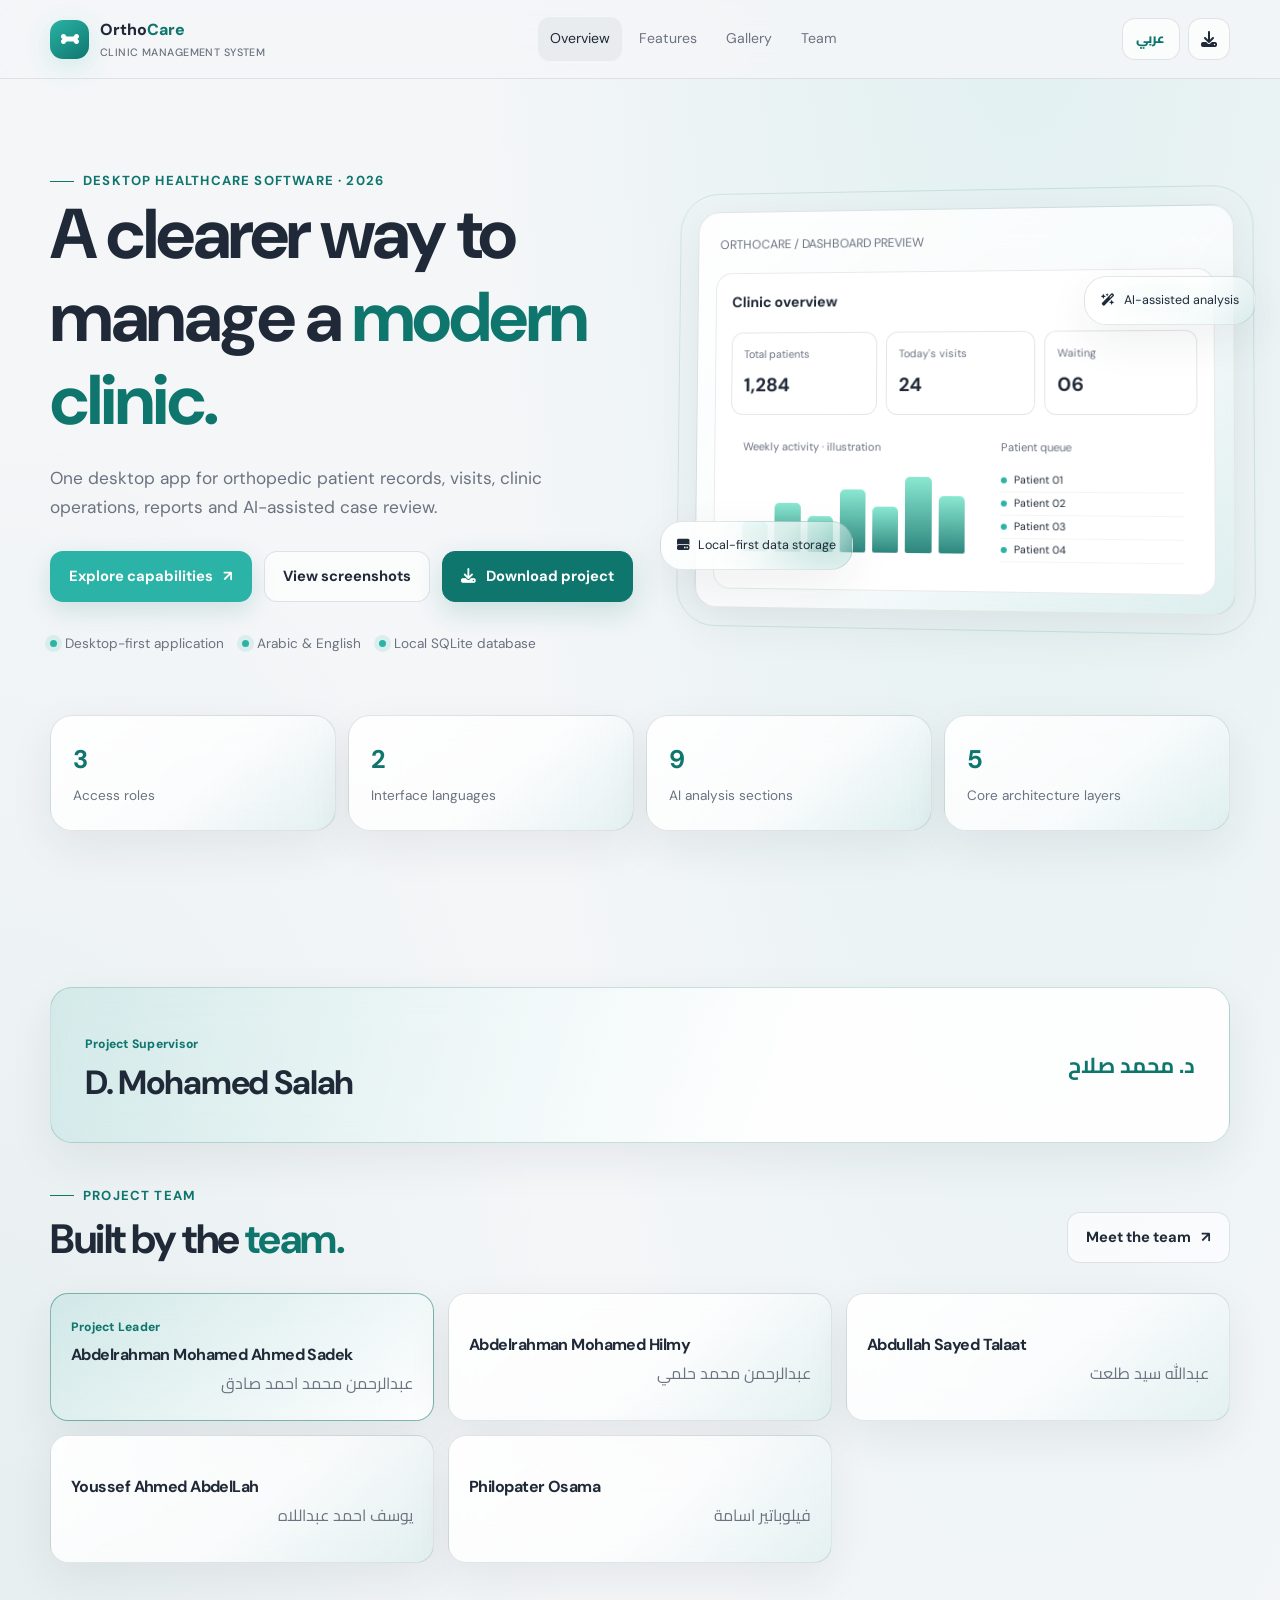
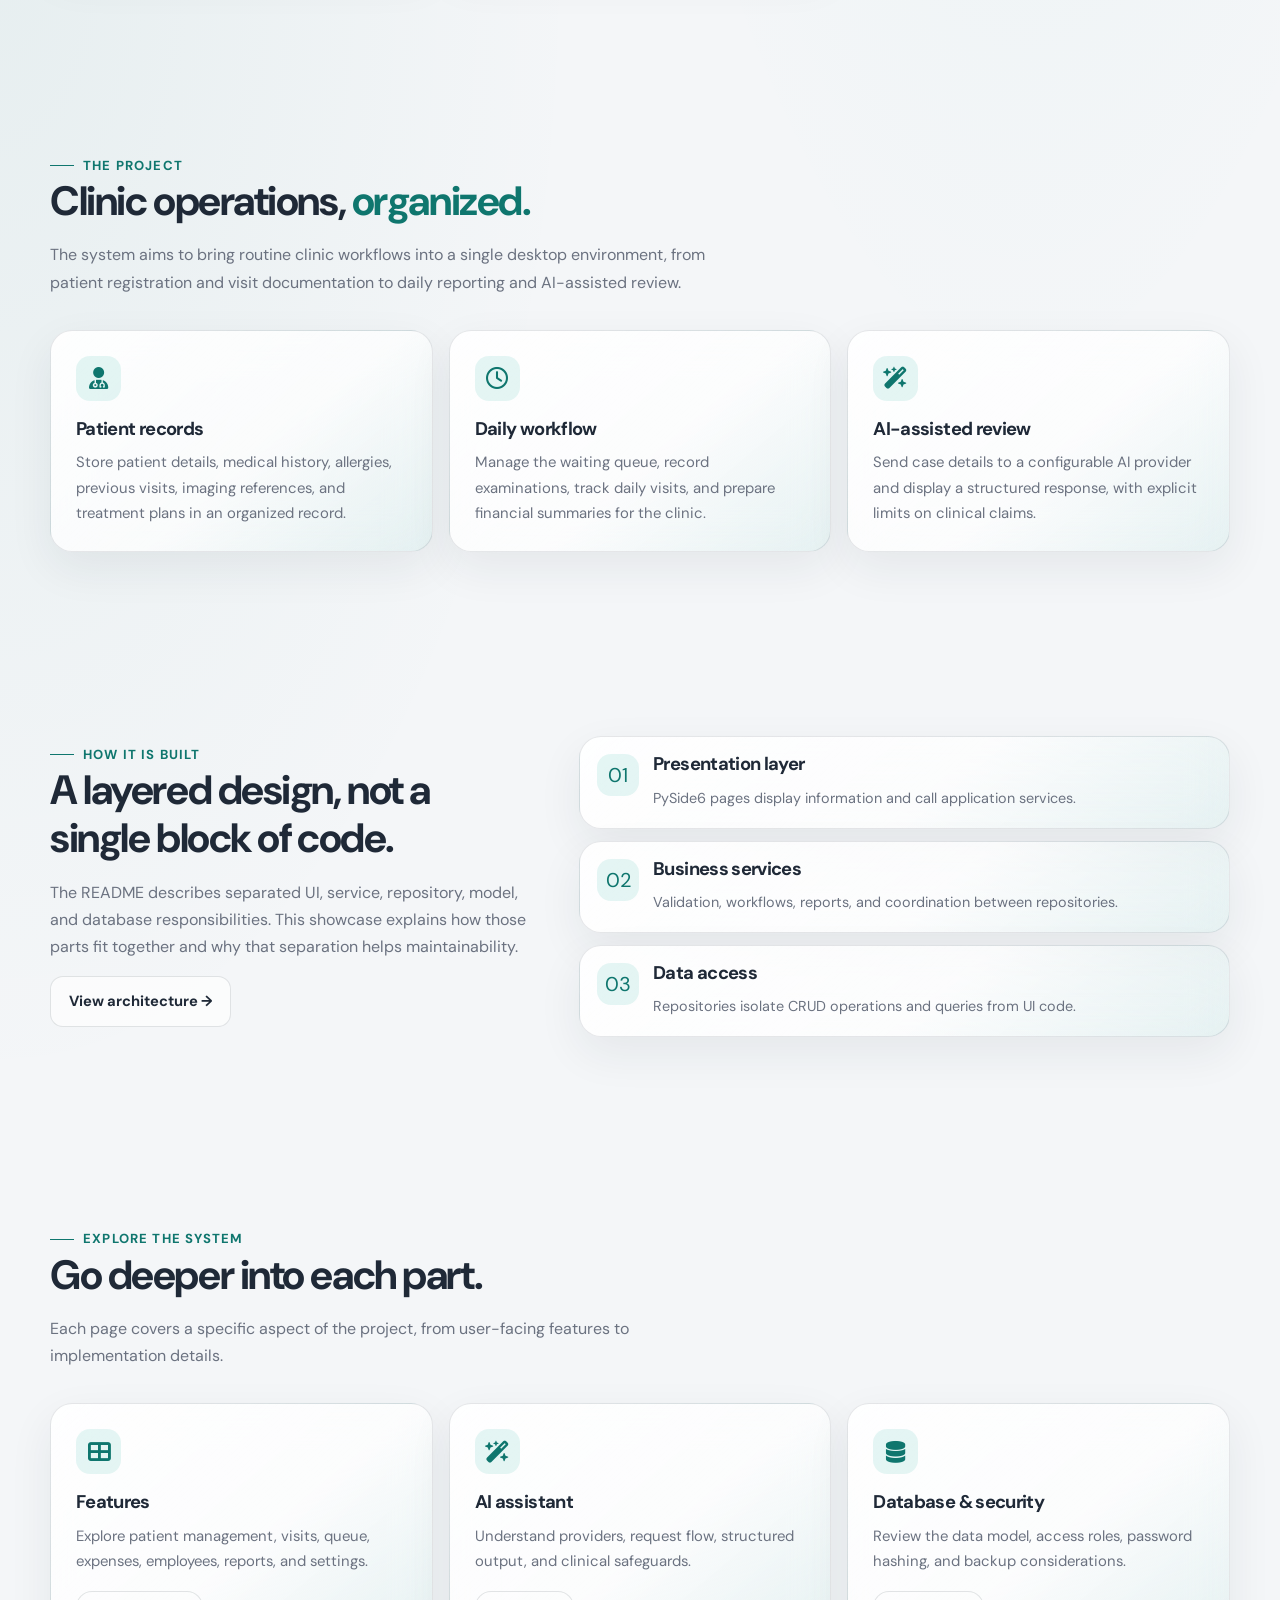
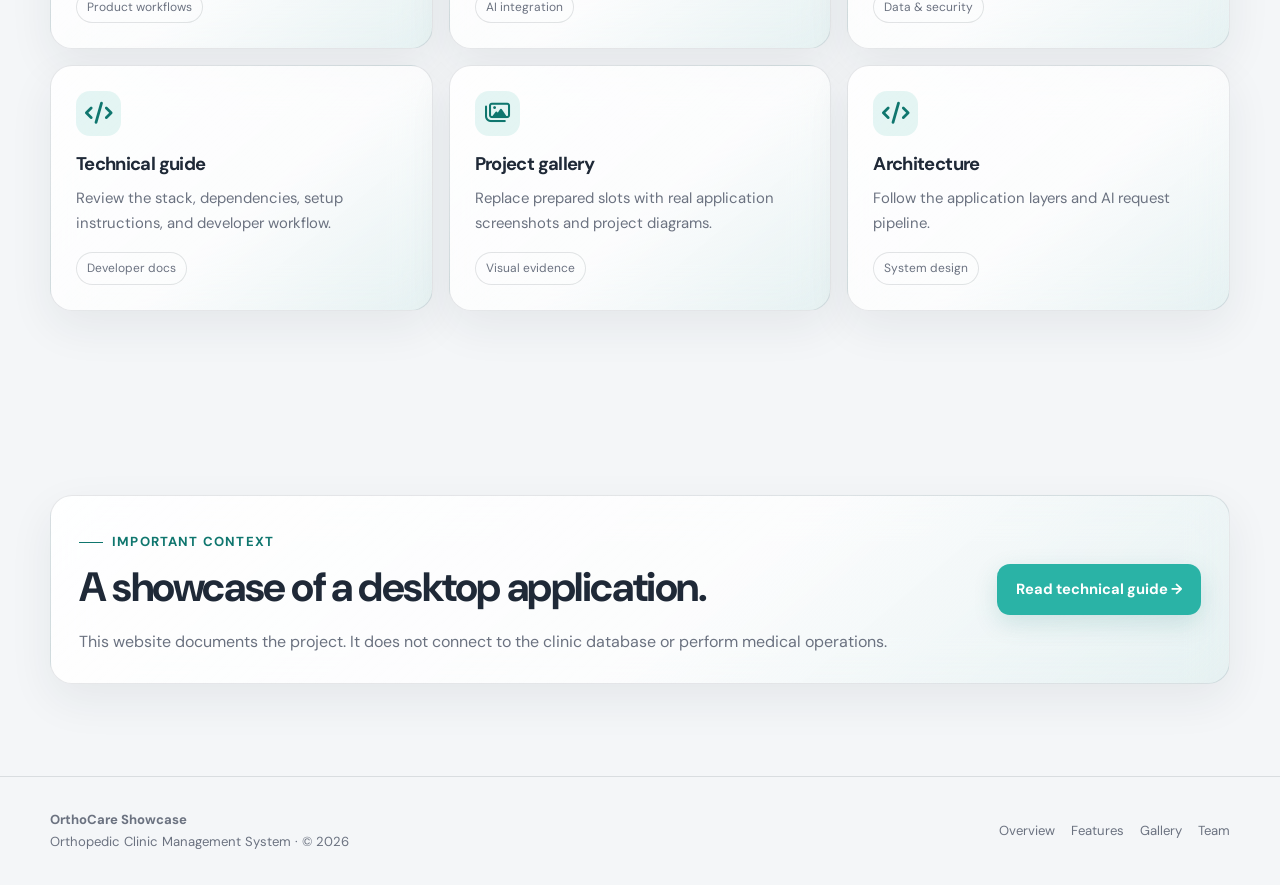
==== commit 18a3094c: "Refine showcase and add team page" ====
--- a/index.html
+++ b/index.html
@@ -35,14 +35,11 @@
             ><small>CLINIC MANAGEMENT SYSTEM</small></span
           >
         </a>
-        <nav class="nav-links" aria-label="Main navigation">
+                <nav class="nav-links" aria-label="Main navigation">
           <a href="index.html">Overview</a>
           <a href="pages/features.html">Features</a>
-          <a href="pages/architecture.html">Architecture</a>
-          <a href="pages/ai-assistant.html">AI Assistant</a>
-          <a href="pages/database.html">Database & Security</a>
-          <a href="pages/technical-guide.html">Technical Guide</a>
           <a href="pages/gallery.html">Gallery</a>
+          <a href="pages/team.html">Team</a>
         </nav>
         <div class="nav-actions">
           <button
@@ -53,13 +50,7 @@
           >
             <span>عربي</span>
           </button>
-          <a
-            class="icon-button"
-            href="pages/technical-guide.html"
-            title="Technical guide"
-            aria-label="Technical guide"
-            ><i class="fa-solid fa-code"></i
-          ></a>
+          <a class="icon-button download-icon" href="https://github.com/sa1dek/erp-clinic-system/raw/refs/heads/main/OrthoClinic_Setup.exe?download=1" download title="Download project" aria-label="Download project"><i class="fa-solid fa-download" aria-hidden="true"></i></a>
           <button
             class="icon-button menu-toggle"
             type="button"
@@ -82,19 +73,15 @@
                 A clearer way to manage a
                 <span class="accent">modern clinic.</span>
               </h1>
-              <p>
-                Orthopedic Clinic Management System is a desktop application
-                built with Python and PySide6 to organize patient records,
-                visits, clinic operations, financial reports, and AI-assisted
-                clinical analysis in one place.
-              </p>
+              <p>One desktop app for orthopedic patient records, visits, clinic operations, reports and AI-assisted case review.</p>
               <div class="hero-actions">
                 <a class="btn btn-primary" href="pages/features.html"
                   >Explore capabilities <span aria-hidden="true">↗</span></a
                 >
-                <a class="btn btn-ghost" href="pages/architecture.html"
-                  >Understand the architecture</a
-                >
+                <a class="btn btn-ghost" href="pages/gallery.html">View screenshots</a>
+                <a class="btn btn-download" href="https://github.com/sa1dek/erp-clinic-system/raw/refs/heads/main/OrthoClinic_Setup.exe?download=1" download>
+                  <i class="fa-solid fa-download" aria-hidden="true"></i> Download project
+                </a>
               </div>
               <div class="hero-meta">
                 <span><i class="dot"></i> Desktop-first application</span>
@@ -164,6 +151,33 @@
           </div>
         </div>
       </section>
+      <section class="section team-section" id="team-preview">
+        <div class="container">
+          <div class="supervisor-banner glass reveal">
+            <div>
+              <span class="role-label">Project Supervisor</span>
+              <h2 class="no-translate">D. Mohamed Salah</h2>
+            </div>
+            <p lang="ar" dir="rtl">د. محمد صلاح</p>
+          </div>
+          <div class="team-intro">
+            <div><span class="eyebrow">Project team</span><h2>Built by the <span class="accent">team.</span></h2></div>
+            <a class="btn btn-ghost" href="pages/team.html">Meet the team <span aria-hidden="true">↗</span></a>
+          </div>
+          <div class="team-grid">
+            <article class="team-member project-lead glass reveal">
+              <span class="role-label">Project Leader</span>
+              <h3 class="no-translate">Abdelrahman Mohamed Ahmed Sadek</h3>
+              <p lang="ar" dir="rtl">عبدالرحمن محمد احمد صادق</p>
+            </article>
+            <article class="team-member glass reveal"><h3 class="no-translate">Abdelrahman Mohamed Hilmy</h3><p lang="ar" dir="rtl">عبدالرحمن محمد حلمي</p></article>
+            <article class="team-member glass reveal"><h3 class="no-translate">Abdullah Sayed Talaat</h3><p lang="ar" dir="rtl">عبدالله سيد طلعت</p></article>
+            <article class="team-member glass reveal"><h3 class="no-translate">Youssef Ahmed AbdelLah</h3><p lang="ar" dir="rtl">يوسف احمد عبداللاه</p></article>
+            <article class="team-member glass reveal"><h3 class="no-translate">Philopater Osama</h3><p lang="ar" dir="rtl">فيلوباتير اسامة</p></article>
+          </div>
+        </div>
+      </section>
+
 
       <section class="section">
         <div class="container">
@@ -332,6 +346,8 @@
         </div>
       </section>
 
+
+
       <section class="section">
         <div class="container">
           <div class="callout glass reveal">
@@ -359,11 +375,11 @@
             >Orthopedic Clinic Management System · © 2026</span
           >
         </div>
-        <div class="footer-links">
+                <div class="footer-links">
+          <a href="index.html">Overview</a>
           <a href="pages/features.html">Features</a>
-          <a href="pages/architecture.html">Architecture</a>
-          <a href="pages/technical-guide.html">Developer guide</a>
           <a href="pages/gallery.html">Gallery</a>
+          <a href="pages/team.html">Team</a>
         </div>
       </div>
     </footer>
--- a/assets/css/components.css
+++ b/assets/css/components.css
@@ -6,3 +6,49 @@
 .numbered-item::before { content: counter(steps, decimal-leading-zero); color: var(--mint-light); font-weight: 800; font-variant-numeric: tabular-nums; }
 .metric-line { height: 7px; border-radius: 9px; background: rgba(255,255,255,.07); overflow: hidden; }
 .metric-line span { display: block; height: 100%; border-radius: inherit; background: linear-gradient(90deg, var(--teal), var(--mint-light)); }
+
+.team-grid .card { min-height: 150px; display:flex; flex-direction:column; justify-content:center; }
+.team-grid h3 { font-size:1.02rem; overflow-wrap:anywhere; }
+.team-grid p { color:var(--muted); margin:.25rem 0 0; }
+
+/* Clear project credits and download action. */
+.btn-download { background: var(--teal); color: #fff; border-color: var(--teal); box-shadow: 0 10px 28px rgba(15,118,110,.18); }
+.btn-download:hover { background: #0b625c; transform: translateY(-2px); }
+.team-intro { display:flex; align-items:flex-end; justify-content:space-between; gap:28px; margin-bottom:30px; }
+.team-intro h2 { margin:8px 0 0; }
+.supervisor-card { min-width:min(340px,100%); padding:20px 24px; border:1px solid var(--line); border-radius:18px; text-align:center; }
+.supervisor-card h3 { margin:7px 0 0; font-size:1.2rem; }
+.supervisor-card p { margin:0; color:var(--muted); }
+.role-label { display:inline-flex; color:var(--teal); font-weight:800; font-size:.76rem; letter-spacing:.02em; }
+.team-grid { display:grid; grid-template-columns:repeat(3,minmax(0,1fr)); gap:14px; }
+.team-member { min-height:128px; display:flex; flex-direction:column; justify-content:center; padding:20px; border:1px solid var(--line); border-radius:18px; }
+.team-member h3 { margin:5px 0 0; font-size:1rem; line-height:1.45; overflow-wrap:anywhere; }
+.team-member p { margin:4px 0 0; color:var(--muted); }
+.project-lead { border-color:rgba(15,118,110,.5); background:linear-gradient(145deg,rgba(42,179,166,.13),rgba(255,255,255,.86)); }
+@media (max-width:760px) {
+  .team-intro { align-items:stretch; flex-direction:column; gap:18px; }
+  .supervisor-card { min-width:0; text-align:start; }
+  .team-grid { grid-template-columns:repeat(2,minmax(0,1fr)); gap:10px; }
+  .team-member { min-height:118px; padding:15px; }
+}
+@media (max-width:480px) {
+  .team-grid { grid-template-columns:1fr; }
+  .team-member { min-height:0; }
+  .team-intro h2 { font-size:1.8rem; }
+  .hero-actions .btn-download { order:-1; }
+}
+
+.supervisor-banner { width:100%; min-height:156px; display:flex; align-items:center; justify-content:space-between; gap:24px; padding:28px 34px; border:1px solid rgba(15,118,110,.22); border-radius:22px; background:linear-gradient(105deg,rgba(42,179,166,.13),rgba(255,255,255,.9) 62%); margin-bottom:34px; }
+.supervisor-banner h2 { margin:7px 0 0; font-size:clamp(1.45rem,3vw,2.1rem); }
+.supervisor-banner p { margin:0; font-family:"Cairo","DM Sans",sans-serif; font-size:1.35rem; font-weight:700; color:var(--teal); }
+.team-page-heading { margin:24px 0 20px; }
+.team-page-heading h2 { margin:4px 0 0; }
+.team-page .supervisor-banner { margin-bottom:42px; }
+@media (max-width:760px) {
+  .supervisor-banner { min-height:0; align-items:flex-start; flex-direction:column; gap:8px; padding:22px; margin-bottom:28px; }
+  .team-intro { align-items:flex-start; }
+}
+@media (max-width:480px) {
+  .supervisor-banner { padding:18px; border-radius:17px; }
+  .team-page .supervisor-banner { margin-bottom:30px; }
+}
